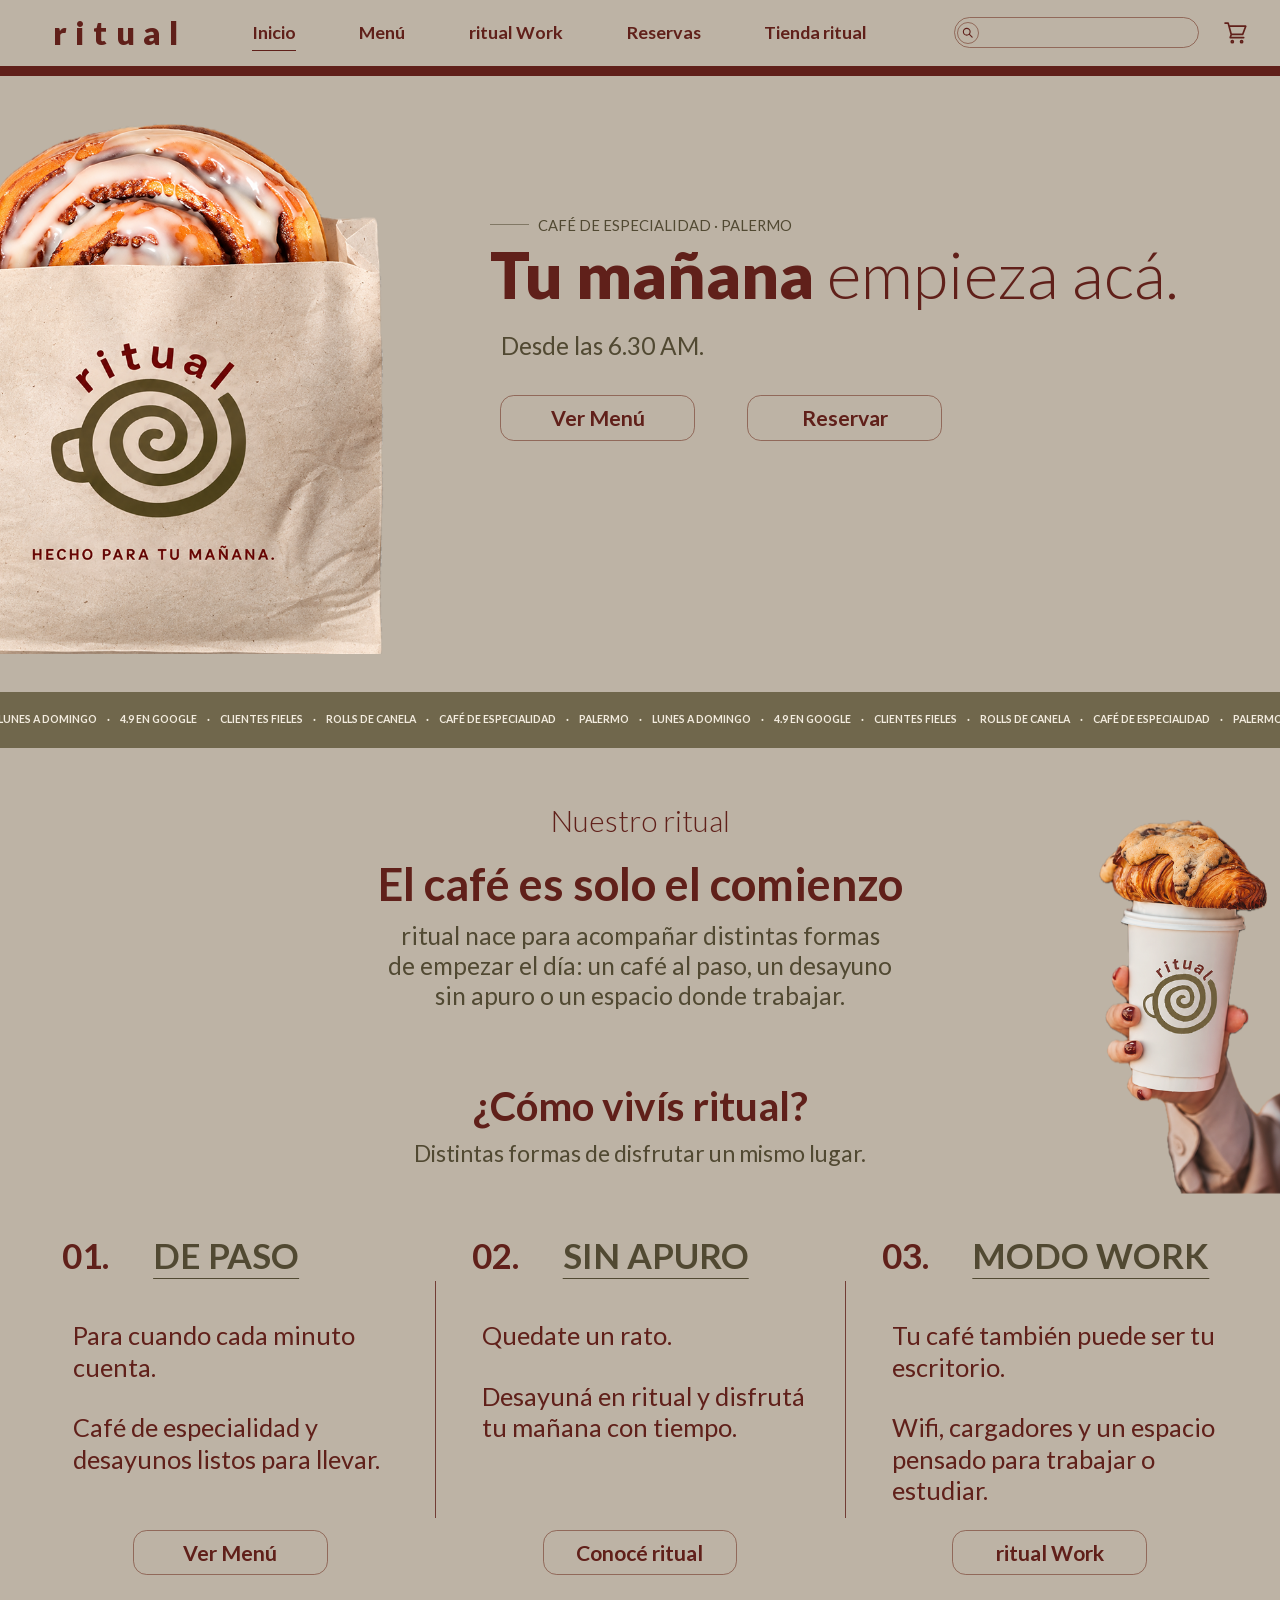
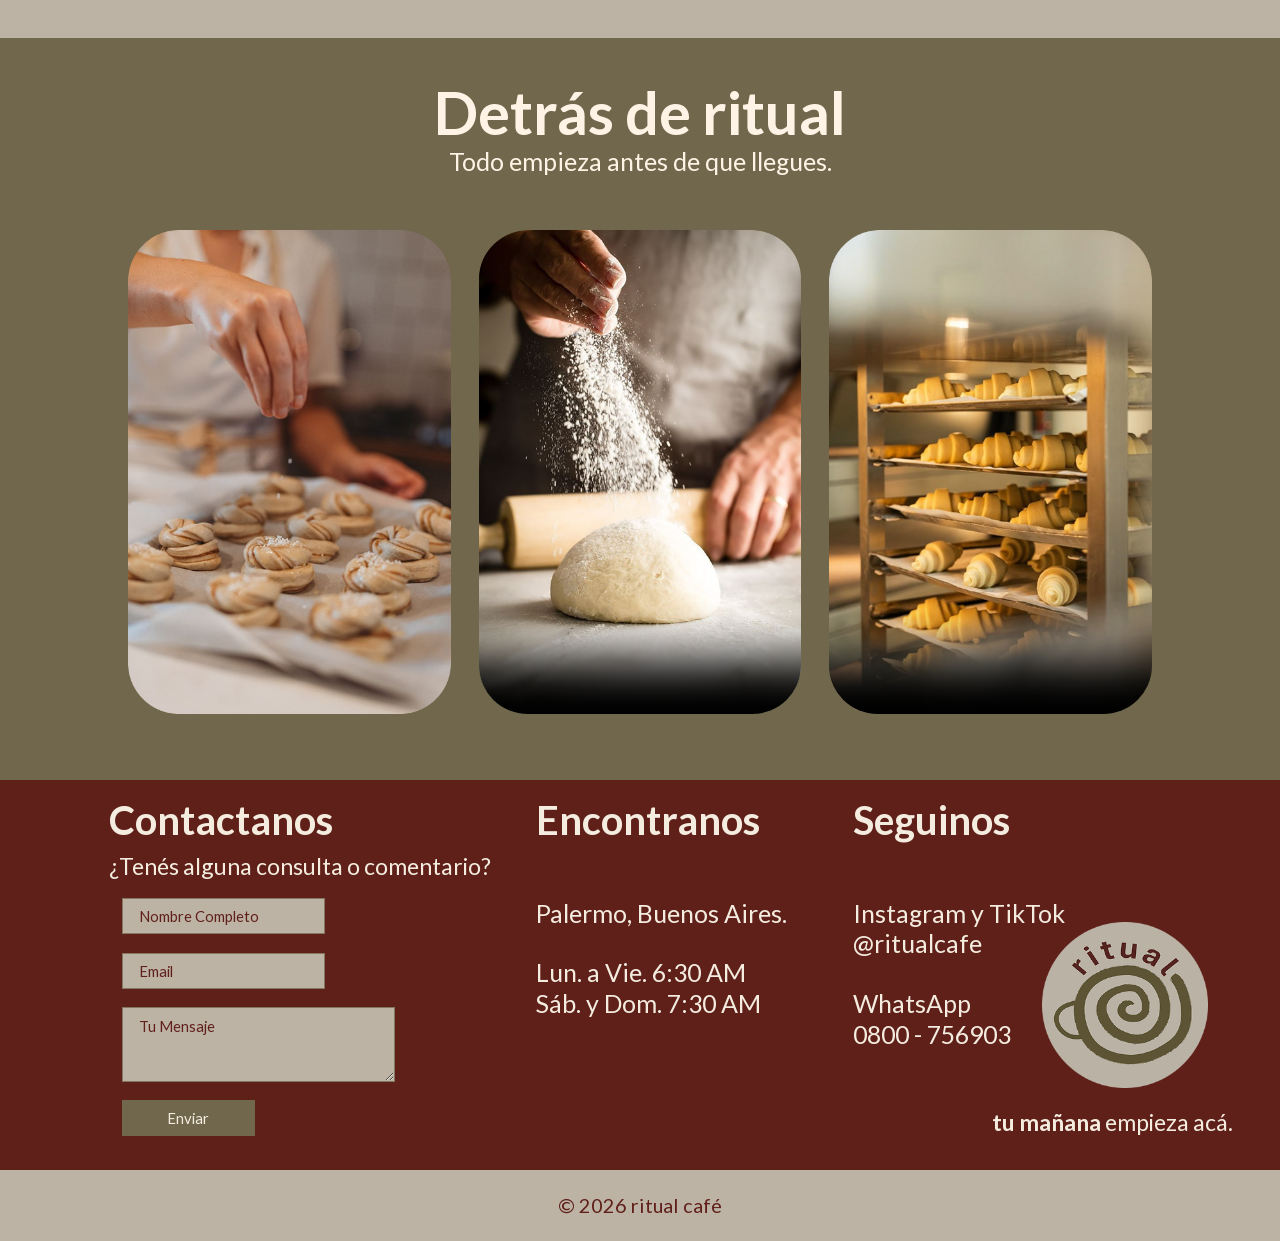
==== index.html @ 8d06f41e "Add files via upload" ====
<!doctype html>
<html lang="es-AR"><head><meta charset="utf-8"><meta name="viewport" content="width=device-width, initial-scale=1"><title>ritual café</title><link rel="icon" href="./img/logo.png"><link rel="stylesheet" href="./css/estilos.css"></head><body><div id="root"><link rel="preload" as="image" href="./img/portada.png.html"/><div class="site"><a class="skip" href="#contenido">Ir al contenido</a><header class="site-header"><a href="./index.html" class="wordmark" aria-label="ritual, Inicio">ritual</a><button class="icon-button menu-toggle" type="button" aria-controls="navigation header-search" aria-expanded="false" aria-label="Menú de navegación"><svg viewBox="0 0 24 24" fill="none" stroke="currentColor" stroke-width="1.65" stroke-linecap="round" stroke-linejoin="round" aria-hidden="true"><path d="M3 6h18M3 12h18M3 18h18"></path></svg></button><nav id="navigation" class="" aria-label="Navegación principal"><a href="./index.html" aria-current="page">Inicio</a><a href="./menu.html">Menú</a><a href="./ritual-work.html">ritual Work</a><a href="./reservas.html">Reservas</a><a href="./tienda.html">Tienda ritual</a></nav><form id="header-search" class="search" role="search"><button type="submit" aria-label="Buscar"><svg viewBox="0 0 24 24" fill="none" stroke="currentColor" stroke-width="1.65" stroke-linecap="round" stroke-linejoin="round" aria-hidden="true"><circle cx="10" cy="10" r="5"></circle><path d="m14 14 4 4"></path></svg></button><input type="search" aria-label="Buscar en ritual" aria-controls="search-results" placeholder="Revisá nuestro menú y tienda" value=""/><div id="search-results" class="search-results" hidden=""><p role="status">No encontramos resultados.</p></div></form><button type="button" class="icon-button cart-toggle" aria-label="Abrir carrito, 0 productos"><svg viewBox="0 0 24 24" fill="none" stroke="currentColor" stroke-width="1.65" stroke-linecap="round" stroke-linejoin="round" aria-hidden="true"><path d="M2 3h3l3 11h11l3-8H6m2 8-1 3h13"></path><circle cx="9" cy="21" r="1"></circle><circle cx="18" cy="21" r="1"></circle></svg></button></header><main id="contenido" tabindex="-1"><section class="hero hero-home"><div class="hero-copy"><p class="eyebrow">CAFÉ DE ESPECIALIDAD · PALERMO</p><h1><strong>Tu mañana</strong> empieza acá.</h1><p>Desde las 6.30 AM.</p><div class="actions"><a class="button" href="./menu.html">Ver Menú</a><a class="button" href="./reservas.html">Reservar</a></div></div><div class="hero-image"><img src="./img/portada.png" alt="Roll de canela en una bolsa de papel ritual" loading="eager" decoding="async"/></div></section><div class="strip ticker" aria-hidden="false" tabindex="0"><span>LUNES A DOMINGO　·　4.9 EN GOOGLE　·　CLIENTES FIELES　·　ROLLS DE CANELA　·　CAFÉ DE ESPECIALIDAD　·　PALERMO</span><span aria-hidden="true">　·　<!-- -->LUNES A DOMINGO　·　4.9 EN GOOGLE　·　CLIENTES FIELES　·　ROLLS DE CANELA　·　CAFÉ DE ESPECIALIDAD　·　PALERMO</span></div><section class="home-intro" id="nuestro-ritual"><div class="intro-copy"><p class="kicker">Nuestro ritual</p><h2>El café es solo el comienzo</h2><p>ritual nace para acompañar distintas formas de empezar el día: un café al paso, un desayuno sin apuro o un espacio donde trabajar.</p></div><div class="intro-image"><img src="./img/vaso.png" alt="Una mano sostiene un vaso de ritual con un croissant" loading="lazy" decoding="async"/></div><div class="center-heading"><h2>¿Cómo vivís ritual?</h2><p>Distintas formas de disfrutar un mismo lugar.</p></div><div class="columns"><article><h3><span>0<!-- -->1<!-- -->.</span> <span>DE PASO</span></h3><div class="column-copy"><p>Para cuando cada minuto cuenta.</p><p>Café de especialidad y desayunos listos para llevar.</p></div><a class="button" href="./menu.html">Ver Menú</a></article><article><h3><span>0<!-- -->2<!-- -->.</span> <span>SIN APURO</span></h3><div class="column-copy"><p>Quedate un rato.</p><p>Desayuná en ritual y disfrutá tu mañana con tiempo.</p></div><a class="button" href="./index.html#nuestro-ritual">Conocé ritual</a></article><article><h3><span>0<!-- -->3<!-- -->.</span> <span>MODO WORK</span></h3><div class="column-copy"><p>Tu café también puede ser tu escritorio.</p><p>Wifi, cargadores y un espacio pensado para trabajar o estudiar.</p></div><a class="button" href="./ritual-work.html">ritual Work</a></article></div></section><section class="behind olive" id="detras"><h2>Detrás de ritual</h2><p>Todo empieza antes de que llegues.</p><div class="gallery" tabindex="0" aria-label="Galería de elaboración de ritual"><img src="./img/panaderia.png" alt="Preparación de rolls de canela" loading="lazy" decoding="async"/><video controls="" muted="" playsInline="" loop="" preload="metadata" poster="./img/masa.png" aria-label="Harina sobre una masa artesanal"><source src="./video/ritual.mp4" type="video/mp4"/>Tu navegador no puede reproducir este video.</video><video controls="" muted="" playsInline="" loop="" preload="metadata" poster="./img/horno.png" aria-label="Bandejas de medialunas en el horno"><source src="./video/horno.mp4" type="video/mp4"/>Tu navegador no puede reproducir este video.</video></div></section></main><footer id="contacto"><div class="footer-main"><section><h2>Contactanos</h2><p>¿Tenés alguna consulta o comentario?</p><form class="contact"><input required="" aria-label="Nombre Completo" placeholder="Nombre Completo" autoComplete="name" maxLength="120" pattern=".*\S.*" name="nombre"/><input required="" aria-label="Email" placeholder="Email" autoComplete="email" type="email" maxLength="254" name="email"/><textarea required="" name="mensaje" aria-label="Tu Mensaje" placeholder="Tu Mensaje" maxLength="2000"></textarea><button type="submit">Enviar</button><div role="status"></div></form></section><section><h2>Encontranos</h2><p>Palermo, Buenos Aires.</p><p>Lun. a Vie. 6:30 AM<br/>Sáb. y Dom. 7:30 AM</p></section><section class="social"><h2>Seguinos</h2><p>Instagram y TikTok<br/>@ritualcafe</p><p>WhatsApp<br/>0800 - 756903</p><div class="footer-brand"><img src="./img/logo.png" alt="Sello circular de ritual" loading="lazy" decoding="async"/><p><strong>tu mañana</strong> empieza acá.</p></div></section></div><div class="copyright">© 2026 ritual café</div></footer><div class="sr-only" role="status"></div><dialog class="cart" aria-labelledby="cart-title"><div class="cart-header"><h2 id="cart-title">Tu carrito</h2><form method="dialog"><button class="icon-button" aria-label="Cerrar carrito">×</button></form></div><p>Tu carrito está vacío.</p><a class="button" href="./tienda.html#catalogo">Ver tienda</a><button type="button" class="button mobile-only continue-shopping">Continuar comprando</button></dialog></div></div><script src="./js/ritual.js"></script></body></html>
---- css/estilos.css ----
@font-face { font-family: Lato; font-style: normal; font-weight: 300; font-display: swap; src: url('../fonts/lato-300.woff2') format('woff2'); }
@font-face { font-family: Lato; font-style: normal; font-weight: 400; font-display: swap; src: url('../fonts/lato-400.woff2') format('woff2'); }
@font-face { font-family: Lato; font-style: normal; font-weight: 700; font-display: swap; src: url('../fonts/lato-700.woff2') format('woff2'); }
@font-face { font-family: Lato; font-style: normal; font-weight: 900; font-display: swap; src: url('../fonts/lato-900.woff2') format('woff2'); }

:root {
  font-family: Lato, 'Helvetica Neue', Arial, sans-serif;
  --sand: #bdb3a5;
  --wine: #60201a;
  --olive: #70674c;
  --olive-text: #514932;
  --cream: #f3ecdf;
  --white: #fffaf2;
  color: var(--wine);
  background: var(--sand);
  font-synthesis: none;
  --unit: min(1vw, 19.8px);
}
*, *::before, *::after { box-sizing: border-box; }
body { margin: 0; }
.site { max-width: 1980px; margin: 0 auto; }
h1, h2, h3, p, dl, dd { margin: 0; }
h1, h2, h3 { line-height: 1.12; }
p { line-height: 1.24; }
a { color: inherit; }
img { display: block; width: 100%; height: auto; }
button, input, select, textarea { font: inherit; color: inherit; }
button, select { cursor: pointer; }
:focus-visible { outline: 2px solid currentColor; outline-offset: 4px; }
:target { scroll-margin-top: 1.5rem; }
[hidden] { display: none !important; }
.sr-only, .skip:not(:focus) { position: absolute; width: 1px; height: 1px; overflow: hidden; clip-path: inset(50%); white-space: nowrap; }
.skip { position: absolute; z-index: 10; padding: .75rem; background: var(--cream); }
.button {
  display: inline-flex; justify-content: center; align-items: center; text-align: center; text-decoration: none;
  min-width: max(120px, calc(var(--unit) * 15.2)); min-height: max(36px, calc(var(--unit) * 3.58));
  padding: .3em 1em; border: 1px solid #773c2c9e; border-radius: .65em;
  background: transparent; color: var(--wine); font-weight: 700; font-size: clamp(.9rem, 1.65vw, 2rem);
}
.button:hover { background: var(--cream); }
.button.solid { background: var(--wine); color: var(--cream); }
.button.solid:hover { background: #773127; }
.button.filled { background: var(--sand); }
.button.filled:hover { background: var(--cream); }
.olive { background: var(--olive); }
.burgundy { background: var(--wine); }
.site-header {
  display: grid; grid-template-columns: 15% 57% 1fr auto; align-items: center; gap: calc(var(--unit) * 1.45);
  padding: 0 2.1% 0 4.15%; min-height: max(58px, calc(var(--unit) * 5.9));
  border-bottom: solid var(--wine) max(5px, calc(var(--unit) * .8)); position: relative; z-index: 3;
}
.wordmark { text-decoration: none; font-weight: 900; font-size: clamp(1.4rem, 2.55vw, 3.1rem); letter-spacing: .25em; }
.site-header nav { display: flex; align-items: center; justify-content: space-between; padding-right: 10%; gap: .5rem; }
.site-header nav a { white-space: nowrap; text-decoration: none; font-weight: 700; color: var(--wine); font-size: clamp(.82rem, 1.4vw, 1.75rem); padding: .35em 0; border-bottom: 1px solid transparent; }
.site-header nav a:hover, .site-header nav a[aria-current] { border-color: currentColor; }
.icon-button { display: inline-grid; place-items: center; width: max(36px, calc(var(--unit) * 2.35)); height: max(36px, calc(var(--unit) * 2.35)); padding: .35rem; background: none; border: 0; color: inherit; position: relative; }
.icon-button svg { width: 100%; height: 100%; }
.menu-toggle { display: none; }
.cart-toggle span { position: absolute; right: -5px; top: -2px; min-width: 1.25em; padding: .14em; border-radius: 1em; background: var(--wine); color: var(--white); font-size: .75rem; line-height: 1; }
.search { position: relative; display: flex; align-items: center; border: 1px solid #773c2c9e; border-radius: 5rem; height: max(31px, calc(var(--unit) * 2.45)); }
.search button { display: grid; place-items: center; margin: 2px; width: max(23px, calc(var(--unit) * 1.9)); aspect-ratio: 1; border: 1px solid #773c2c9e; border-radius: 50%; background: transparent; padding: 2px; }
.search svg { width: 100%; }
.search input { min-width: 0; width: 100%; background: transparent; border: 0; padding: .1em .55em; }
.search input:focus-visible { outline-offset: 0; border-radius: 1em; }
.search-results { position: absolute; z-index: 4; inset: calc(100% + .4rem) 0 auto auto; width: min(330px, 86vw); max-height: min(420px, 65vh); overflow-y: auto; background: var(--cream); border: 1px solid var(--wine); border-radius: 10px; }
.search-results > p { padding: .75rem 1rem; font-size: .85rem; }
.search-results ul { padding: 0; margin: 0; list-style: none; }
.search-results a { display: grid; gap: .2rem; padding: .6rem 1rem; border-top: 1px solid #70674c55; text-decoration: none; }
.search-results a:hover, .search-results a:focus { background: var(--sand); }
.search-results small { color: var(--olive-text); }
.hero { position: relative; height: calc(var(--unit) * 40.3); display: flex; align-items: flex-start; overflow: hidden; }
.hero h1 { font-size: calc(var(--unit) * 5.1); font-weight: 900; }
.hero-copy { position: relative; z-index: 1; }
.hero-copy > p:not(.eyebrow) { font-size: clamp(1rem, 1.9vw, 2.35rem); margin-top: .85em; max-width: 19em; }
.eyebrow { display: flex; align-items: center; gap: .65em; font-size: clamp(.7rem, 1.15vw, 1.45rem); color: var(--olive-text); margin-bottom: 1.05em; }
.eyebrow::before { content: ''; width: 2.6em; height: 1px; background: currentColor; opacity: .55; }
.hero-image { position: absolute; }
.hero-home { height: calc(var(--unit) * 48.15); }
.hero-home .hero-image { width: 33.7%; left: -2%; bottom: 6.2%; }
.hero-home .hero-copy { margin: 10.95% 0 0 38.3%; }
.hero-home h1 { font-weight: 300; white-space: nowrap; }
.hero-home .eyebrow { margin-bottom: .25em; }
.hero-home strong { font-weight: 900; }
.hero-home .hero-copy > p:not(.eyebrow) { margin-left: .45em; color: var(--olive-text); }
.actions { display: flex; gap: 1rem; flex-wrap: wrap; }
.hero-home .actions { margin: calc(var(--unit) * 2.6) 0 0 calc(var(--unit) * .8); gap: calc(var(--unit) * 4.1); }
.hero-menu h1 { font-size: calc(var(--unit) * 6.1); }
.hero-menu .hero-copy { margin: 10.3% 0 0 12.15%; }
.hero-menu .hero-image { height: 100%; width: 34%; left: 44.5%; bottom: 0; }
.hero-menu .hero-image img { height: 100%; object-fit: contain; object-position: bottom; }
.hero-work .hero-copy { margin: 12.2% 0 0 5.9%; }
.hero-work .hero-image { width: 34.4%; right: -1.1%; top: 0; }
.hero-reservations .hero-copy { margin: 10.15% 0 0 13.2%; width: 32%; }
.hero-reservations .hero-image { width: 43%; left: 49.3%; bottom: 0; }
.hero-store .hero-copy { margin: 11.7% 0 0 10.25%; width: 44%; }
.hero-store .hero-image { width: 46%; right: 0; top: 6%; }
.strip { height: max(13px, calc(var(--unit) * 2.18)); background: var(--olive); }
.ticker { min-height: max(34px, calc(var(--unit) * 4.4)); display: flex; align-items: center; justify-content: center; overflow: hidden; color: var(--cream); font-size: clamp(.64rem, .82vw, 1rem); font-weight: 700; white-space: nowrap; }
.ticker span { flex-shrink: 0; }
.center-heading { text-align: center; }
.center-heading h2 { font-size: clamp(1.6rem, 3.15vw, 3.9rem); }
.center-heading p { margin-top: .45em; font-size: clamp(.96rem, 1.8vw, 2.2rem); color: var(--olive-text); }
.home-intro { position: relative; padding: 4.3% 0 4.9%; }
.intro-copy { text-align: center; max-width: 55%; margin: 0 auto 5.65%; }
.kicker { font-weight: 300; font-size: clamp(1.2rem, 2.3vw, 2.85rem); }
.intro-copy h2 { font-size: clamp(1.8rem, 3.55vw, 4.4rem); margin: .42em 0 .24em; }
.intro-copy > p:last-child { margin: auto; max-width: 21em; color: var(--olive-text); font-size: clamp(1rem, 1.9vw, 2.35rem); }
.intro-image { position: absolute; top: 3.5%; right: 0; width: 17.5%; pointer-events: none; }
.columns { display: grid; grid-template-columns: repeat(3, 1fr); margin-top: 5.4%; padding: 0 2%; }
.columns article { display: flex; flex-direction: column; min-width: 0; padding: 0 9%; position: relative; }
.columns article + article::before { content: ''; position: absolute; top: 13%; left: 0; bottom: 17%; border-left: 1px solid var(--wine); opacity: .8; }
.columns h3 { display: flex; align-items: baseline; gap: 13%; white-space: nowrap; font-size: clamp(1.05rem, 2.75vw, 3.4rem); }
.columns h3 span:last-child { color: var(--olive-text); text-decoration: underline; text-underline-offset: .25em; text-decoration-thickness: 1px; }
.column-copy { padding: 1.75em 0 0 .4em; flex: 1; color: var(--wine); font-size: clamp(.95rem, 1.98vw, 2.45rem); }
.column-copy p + p { margin-top: 1.15em; }
.columns .button { align-self: center; margin-top: 1.1em; }
.behind { text-align: center; padding: 3.2% 10% 5.15%; }
.behind h2 { font-size: clamp(2rem, 4.65vw, 5.75rem); color: var(--cream); }
.behind > p { font-size: clamp(.96rem, 1.95vw, 2.4rem); color: var(--cream); }
.gallery { display: grid; grid-template-columns: repeat(3, 1fr); gap: 2.7%; margin-top: 5.2%; }
.gallery img, .gallery video { width: 100%; aspect-ratio: 2 / 3; object-fit: cover; border-radius: 15% / 10%; }
.menu-grid { display: grid; grid-template-columns: repeat(2,minmax(0,1fr)); gap: calc(var(--unit) * 5.25) calc(var(--unit) * 5); width: 76%; margin: 4.95% auto 5.35%; }
.menu-card { background: var(--cream); color: #2a251e; border-radius: calc(var(--unit) * 1.05); padding: 10%; }
.menu-card h2 { color: var(--wine); font-size: clamp(1.5rem, 3.2vw, 3.95rem); text-decoration: underline; text-underline-offset: .18em; text-decoration-thickness: 1px; margin-bottom: .95em; }
.menu-item { display: grid; grid-template-columns: minmax(0, 1fr) auto; column-gap: .5em; padding: .6em 0; font-size: clamp(.87rem, 1.4vw, 1.73rem); border-bottom: 1px solid #70674c55; }
.menu-item:last-child { border-bottom: 0; }
.menu-item dt { font-weight: 700; }
.menu-item .price { color: var(--olive-text); }
.menu-item .description { grid-column: 1 / -1; color: #554e42; }
.menu-card.combos { background: var(--olive); color: var(--cream); }
.combos h2, .combos .price, .combos .description { color: var(--cream); }
.combos .menu-item { border-color: #f3ecdf66; }
.rolls { grid-column: 1 / -1; margin: calc(var(--unit) * -2.5) 0; }
.rolls img { border-radius: calc(var(--unit) * 1.1); }
.work-benefits { padding: 1.75% 5.7% 8%; }
.work-benefits .center-heading h2, .work-benefits .center-heading p { color: var(--cream); }
.work-benefits .columns { margin-top: 3.6%; padding: 0; }
.work-benefits .columns h3, .work-benefits .columns h3 span:last-child, .work-benefits .column-copy { color: var(--cream); }
.work-benefits .columns article + article::before { top: 0; bottom: -10%; border-color: var(--cream); }
.work-benefits .columns h3 span:last-child { font-size: .8em; }
.work-benefits .column-copy { padding-left: 0; }
.work-story { display: grid; grid-template-columns: 1fr 31%; gap: 4%; margin: 0 9% 0 9.9%; align-items: center; }
.work-story > div { padding-left: 3.6%; border-left: 1px solid var(--wine); }
.work-story h2 { font-size: clamp(1.45rem, 2.7vw, 3.35rem); }
.work-story p:last-child { color: var(--olive-text); margin-top: 1.3em; max-width: 18em; font-size: clamp(1rem, 2.25vw, 2.8rem); }
.booking { display: grid; grid-template-columns: 39% 1fr; gap: 4.15%; align-items: center; padding: 5.75% 6% 3.1% 3%; color: var(--cream); }
.booking-title h2 { display: flex; align-items: baseline; gap: .6em; font-size: clamp(1.45rem, 3.25vw, 4rem); }
.booking-label { width: fit-content; text-decoration: underline; text-decoration-thickness: 1px; text-underline-offset: .42em; }
.booking-title p { margin: .95em 0 0 15%; text-align: center; font-size: clamp(.72rem, 1.2vw, 1.5rem); }
.booking > form { text-align: center; }
.booking-fields { display: grid; grid-template-columns: minmax(0,1fr) minmax(0,1fr); row-gap: calc(var(--unit) * 4.3); margin-bottom: calc(var(--unit) * 2.55); }
.field { text-align: left; display: grid; font-size: clamp(.85rem, 1.55vw, 1.9rem); min-width: 0; }
.field:nth-child(even) { text-align: right; }
.field > span { padding-bottom: .6em; border-bottom: 1px solid #f3ecdf99; font-weight: 700; }
.field input, .field select { background: transparent; border: 0; padding: .35em 0; width: 100%; min-height: 34px; font-size: .96em; text-align: inherit; color-scheme: dark; }
.field input::placeholder { color: inherit; opacity: 1; }
.field option { color: var(--wine); background: var(--cream); }
.demo-note { display: block; margin-top: .55em; font-size: max(.72rem, 1vw); }
.booking form [role=status]:not(:empty) { margin-top: .5em; }
.catalog { padding: 4.65% 0 2.8%; }
.catalog .center-heading p { color: var(--wine); }
.product-grid { display: grid; grid-template-columns: repeat(2, minmax(0, 1fr)); width: 65%; margin: 6.9% auto 0; gap: calc(var(--unit) * 3.4) calc(var(--unit) * 11); }
.product-image { border-radius: calc(var(--unit) * 1.1); background: var(--cream); aspect-ratio: 199/218; position: relative; overflow: hidden; }
.product-image img { position: absolute; top: 50%; left: 50%; transform: translate(-50%, -50%); width: auto; height: 62%; max-width: 64%; object-fit: contain; }
.product-grid article:nth-child(n+5) img { height: 84%; }
.product-grid article h3 { font-size: clamp(.9rem, 1.48vw, 1.85rem); margin-top: 1em; }
.product-grid article p { margin: .4em 0 .3em; color: var(--olive-text); font-size: clamp(.95rem, 1.53vw, 1.9rem); }
footer { background: var(--wine); color: var(--cream); }
.footer-main { display: grid; grid-template-columns: 38% 28.2% 1fr; padding: 1.4% 3.7% 2.6% 8.55%; }
.footer-main h2 { font-size: clamp(1.45rem, 3.1vw, 3.85rem); }
.footer-main p { font-size: clamp(.94rem, 1.95vw, 2.42rem); margin-top: 1.15em; }
.footer-main section:first-child > p { margin: .4em 0 .75em; font-size: clamp(.9rem, 1.8vw, 2.25rem); }
.footer-main section:not(:first-child) > p:first-of-type { margin-top: 2.2em; }
.contact { display: grid; justify-items: start; padding-left: 3%; gap: calc(var(--unit) * 1.45); font-size: clamp(.8rem, 1.16vw, 1.45rem); }
.contact input, .contact textarea { background: var(--sand); color: var(--wine); border: 1px solid #837760; border-radius: 0; padding: .55em 1.05em; width: 49%; min-width: 150px; }
.contact textarea { width: 66%; min-height: 5em; resize: vertical; }
.contact :is(input, textarea)::placeholder { color: var(--wine); opacity: 1; }
.contact button { background: var(--olive); color: var(--cream); border: 1px solid transparent; padding: .55em; width: 32%; min-width: 90px; }
.contact button:hover { border-color: var(--cream); }
.contact small, .contact [role=status] { font-size: .9em; }
.contact [role=status]:empty { display: none; }
.social { position: relative; }
.footer-brand { display: grid; justify-items: end; position: absolute; bottom: 0; right: 0; }
.footer-brand img { width: calc(var(--unit) * 13); margin-right: calc(var(--unit) * 1.9); }
.footer-brand p { font-size: clamp(.85rem, 1.8vw, 2.2rem); margin-top: .85em; }
.copyright { background: var(--sand); color: var(--wine); padding: 1.8% 1rem; text-align: center; font-size: clamp(.85rem, 1.55vw, 1.92rem); }
dialog { border: 1px solid var(--wine); border-radius: 14px; padding: clamp(1rem, 3vw, 2rem); background: var(--cream); color: var(--wine); max-width: min(94vw, 530px); max-height: 90dvh; }
dialog::backdrop { background: #29140ca0; }
dialog > p { margin: 1rem 0; }
dialog .button { font-size: .95rem; min-width: 0; min-height: 42px; }
.summary { display: grid; gap: .5rem; margin-top: 1rem; }
.summary div { display: flex; gap: 1rem; justify-content: space-between; }
.summary dt { font-weight: 700; }
.summary dd { text-align: right; overflow-wrap: anywhere; }
.cart { margin: 0 0 0 auto; border-radius: 14px 0 0 14px; width: min(94vw, 470px); max-height: 100dvh; height: 100dvh; }
.cart-header { display: flex; justify-content: space-between; align-items: center; gap: .5rem; }
.cart-header button { font-size: 1.75rem; }
.cart-list { padding: 0; list-style: none; }
.cart-list li { display: grid; grid-template-columns: 52px 1fr auto; align-items: center; gap: .6rem; padding: .9rem 0; border-bottom: 1px solid #70674c55; }
.cart-list h3 { font-size: .95rem; }
.cart-list p { font-size: .85rem; }
.cart-image img { max-height: 65px; object-fit: contain; }
.quantity { display: flex; flex-wrap: wrap; gap: .35rem; align-items: center; margin-top: .4rem; }
.quantity button { min-width: 30px; min-height: 30px; background: transparent; border: 1px solid #773c2c9e; border-radius: 5px; }
.quantity .remove { border: 0; text-decoration: underline; font-size: .8rem; }
.cart-total { display: flex; justify-content: space-between; }
.missing { padding: 8%; }
.missing .button { margin-top: 1em; }

@media (min-width: 901px) {
  .booking-title h2 { font-size: clamp(1.45rem, 3.18vw, 3.94rem); white-space: nowrap; }
  .booking.olive .field:last-child { margin-top: calc(var(--unit) * -2.2); }
  .site-header nav a[aria-current], .site-header nav a:hover { border-color: var(--wine); }
  .behind h2, .behind > p, .work-benefits .center-heading h2, .work-benefits .columns h3, .work-benefits .columns h3 span:last-child { color: #fff3e5; }
}
@media (max-width: 900px) {
  .site-header { grid-template-columns: auto 1fr auto auto; padding: .45rem 4%; gap: .7rem; }
  .menu-toggle { display: grid; grid-column: 3; grid-row: 1; }
  .site-header nav { display: none; position: absolute; top: 100%; inset-inline: 0; padding: .7rem 4%; background: var(--sand); border-bottom: 2px solid var(--wine); }
  .site-header nav.visible { display: flex; flex-wrap: wrap; }
  .site-header .search { grid-column: 2; grid-row: 1; justify-self: end; width: min(100%, 210px); }
  .cart-toggle { grid-column: 4; grid-row: 1; }
  .footer-main { padding: 4% 5%; grid-template-columns: 38% 30% 1fr; }
  .footer-brand { position: static; margin-top: .5rem; }
  .footer-main section:not(:first-child) > p:first-of-type { margin-top: 1em; }
  .hero-copy > p:not(.eyebrow) { margin-top: .55em; }
  .booking { padding: 5% 4%; }
  .booking-fields { row-gap: 1.35rem; }
  .ticker { justify-content: flex-start; white-space: normal; padding: .45rem .75rem; text-align: center; }
  .ticker span { flex: 1; }
  .ticker span + span { display: none; }
}
@media (max-width: 620px) {
  .hero { height: auto; min-height: 0; flex-direction: column; padding-top: 2rem; }
  .hero .hero-copy { margin: 0; padding: 0 6%; width: 100%; }
  .hero h1 { font-size: clamp(2.3rem, 9.4vw, 3.45rem); }
  .hero .hero-image { position: relative; inset: auto; height: auto; margin-top: 1.35rem; width: 64%; align-self: flex-end; }
  .hero-home h1 { white-space: normal; }
  .hero-home .actions { margin: 1.15rem 0 0; gap: .65rem; }
  .hero-home .hero-image { align-self: flex-start; margin-left: -2%; width: 50%; margin-bottom: 1rem; }
  .hero-menu .hero-image { width: 58%; margin-right: 5%; }
  .hero-reservations .hero-image { align-self: center; width: 75%; margin-bottom: -6%; }
  .hero-work .hero-image { width: 55%; }
  .hero-store .hero-image { width: 65%; margin-bottom: .75rem; }
  .desktop-break { display: none; }
  .home-intro { padding: 2.15rem 6%; }
  .intro-copy { max-width: 100%; margin-bottom: 1.5rem; }
  .intro-image { position: relative; width: 37%; margin: 0 -6% 1.45rem auto; }
  .columns { grid-template-columns: 1fr; padding: 0; margin-top: 1.35rem; }
  .columns article { padding: 1rem 0; border-bottom: 1px solid #60201a66; }
  .columns article + article::before { display: none; }
  .columns article:last-child { border-bottom: none; }
  .columns h3 { font-size: 1.2rem; gap: 1rem; }
  .column-copy { padding: .75rem 0 0; }
  .columns .button { align-self: flex-start; }
  .behind { padding: 2rem 5%; }
  .gallery { gap: 2%; margin-top: 1rem; }
  .menu-grid { width: 88%; grid-template-columns: 1fr; gap: 1rem; margin: 1.5rem auto; }
  .menu-card { padding: 7%; border-radius: 12px; }
  .rolls { margin: 0; }
  .work-benefits { padding: 2rem 6%; }
  .work-benefits .columns article { border-color: #f3ecdf66; }
  .work-story { display: flex; flex-direction: column; align-items: stretch; gap: 1.35rem; margin: 0; padding: 2rem 6%; }
  .work-story img { max-width: 60%; align-self: flex-end; }
  .booking { grid-template-columns: 1fr; padding: 1.75rem 6%; gap: 1.5rem; }
  .booking-title p { text-align: left; }
  .booking-fields { margin-bottom: 1.2rem; column-gap: .8rem; }
  .field:nth-child(even) { text-align: left; }
  .catalog { padding: 2rem 6%; }
  .product-grid { width: min(100%, 360px); grid-template-columns: 1fr; gap: 1.65rem; margin-top: 1.65rem; }
  .product-image { border-radius: 12px; }
  .footer-main { grid-template-columns: 1fr 1fr; gap: 1.5rem 1rem; padding: 1.6rem 6%; }
  .footer-main section:first-child { grid-column: 1 / -1; }
  .footer-brand img { width: 75px; margin: 0; }
  .footer-brand { justify-items: start; }
  .footer-main p { font-size: .9rem; }
  .contact { padding: 0; gap: .65rem; }
  .contact input, .contact textarea { width: 100%; }
  .copyright { padding: .8rem; }
}

/* Mobile navigation keeps the desktop header's existing layout. */
.mobile-only { display: none; }
@media (max-width: 900px) {
  .site-header { grid-template-columns: minmax(0, 1fr) 44px 44px; gap: 8px; padding: 10px 5%; }
  .site-header .wordmark { font-size: 27px; justify-self: start; }
  .site-header .cart-toggle { grid-column: 2; grid-row: 1; width: 44px; height: 44px; padding: 10px; }
  .site-header .menu-toggle { grid-column: 3; grid-row: 1; width: 44px; height: 44px; padding: 10px; }
  .site-header nav { position: static; grid-column: 1 / -1; grid-row: 2; padding: 8px 0 0; border: 0; }
  .site-header nav.visible { display: flex; flex-direction: column; align-items: stretch; gap: 0; }
  .site-header nav a { display: flex; align-items: center; min-height: 48px; font-size: 17px; padding: 10px 4px; border-bottom: 1px solid #60201a33; }
  .site-header nav a[aria-current] { font-weight: 900; border-bottom-color: var(--wine); }
  .site-header .search { display: none; grid-column: 1 / -1; grid-row: 3; justify-self: stretch; width: 100%; height: 46px; margin: 8px 0 6px; }
  .site-header.mobile-open .search { display: flex; }
  .site-header .search button { width: 38px; height: 38px; flex-shrink: 0; border: 0; padding: 6px; }
  .site-header .search input { font-size: 16px; height: 42px; }
  .search-results { width: 100%; max-height: 45dvh; }
  .search-results a { min-height: 54px; }
  .cart-toggle span { top: 0; right: 0; min-width: 19px; min-height: 19px; padding: 3px; }
}
@media (max-width: 767px) {
  .mobile-only { display: block; }
  .button { min-height: 46px; font-size: 16px; padding: 11px 20px; border-radius: 10px; }
  .hero { height: auto; min-height: 0; padding: 28px 0 0; display: flex; flex-direction: column; }
  .hero .hero-copy { margin: 0; padding: 0 6%; width: 100%; }
  .hero h1 { font-size: clamp(34px, 9vw, 44px); line-height: 1.08; }
  .hero .eyebrow { font-size: 11px; line-height: 1.5; margin-bottom: 12px; gap: 8px; }
  .hero-copy > p:not(.eyebrow) { font-size: 17px; line-height: 1.45; margin-top: 14px; max-width: 28em; }
  .hero .hero-image { position: relative; inset: auto; margin: 22px auto 0; width: 70%; max-width: 280px; height: auto; align-self: center; }
  .hero-image img { width: 100%; height: auto; object-fit: contain; }
  .hero-home h1 { white-space: normal; max-width: 10em; }
  .hero-home .hero-copy > p:not(.eyebrow) { margin-left: 0; }
  .hero-home .actions { display: grid; grid-template-columns: 1fr 1fr; gap: 12px; margin: 20px 0 0; }
  .hero-home .hero-image { width: 65%; max-width: 230px; margin: 22px auto 20px 0; align-self: flex-start; }
  .hero-menu .hero-image { width: 62%; max-width: 245px; }
  .hero-work { padding-top: 0; }
  .hero-work .hero-image { order: -1; width: 70%; max-width: 280px; margin: 0 0 0 auto; align-self: flex-end; }
  .hero-work .hero-copy { padding-top: 28px; padding-bottom: 30px; }
  .hero-reservations .hero-image { width: 88%; max-width: 330px; margin-bottom: 0; }
  .hero-store .hero-image { width: 86%; max-width: 330px; margin: 22px 0 16px auto; }
  .desktop-break { display: none; }
  .ticker { display: block; overflow-x: auto; overflow-y: hidden; white-space: nowrap; text-align: left; height: auto; min-height: 42px; padding: 14px 18px; font-size: 11px; line-height: 1.3; scrollbar-width: thin; overscroll-behavior-x: contain; }
  .ticker span { white-space: nowrap; }
  .ticker span + span { display: none; }
  .home-intro { padding: 36px 6% 30px; }
  .intro-copy { max-width: 100%; margin-bottom: 0; }
  .kicker { font-size: 20px; }
  .intro-copy h2, .center-heading h2 { font-size: 29px; line-height: 1.12; }
  .intro-copy h2 { margin-top: 12px; }
  .intro-copy > p:last-child { max-width: 28em; font-size: 16px; line-height: 1.5; margin-top: 16px; }
  .intro-image { position: relative; inset: auto; width: 40%; max-width: 145px; margin: 22px -6vw 30px auto; }
  .center-heading p { font-size: 16px; line-height: 1.4; margin-top: 12px; }
  .columns { grid-template-columns: 1fr; padding: 0; margin-top: 22px; gap: 0; }
  .columns article { padding: 24px 0; border-bottom: 1px solid #60201a66; }
  .columns article + article::before { display: none; }
  .columns article:last-child { border-bottom: 0; padding-bottom: 0; }
  .columns h3 { font-size: 21px; gap: 18px; white-space: normal; }
  .column-copy { padding: 20px 0 0; font-size: 16px; }
  .column-copy p { line-height: 1.45; }
  .column-copy p + p { margin-top: 12px; }
  .columns .button { align-self: flex-start; margin-top: 20px; }
  .behind { padding: 32px 6%; }
  .behind h2 { font-size: 33px; }
  .behind > p { margin-top: 8px; font-size: 16px; line-height: 1.4; }
  .gallery { display: flex; overflow-x: auto; scroll-snap-type: x mandatory; gap: 16px; margin-top: 24px; padding: 0 0 12px; scrollbar-width: thin; overscroll-behavior-x: contain; }
  .gallery > img, .gallery > video { flex: 0 0 82%; width: 82%; min-width: 0; height: auto; aspect-ratio: 2 / 3; object-fit: cover; border-radius: 24px; scroll-snap-align: start; }
  .menu-grid { width: 88%; grid-template-columns: minmax(0, 1fr); gap: 20px; margin: 28px auto 36px; }
  .menu-card { padding: 24px 20px; border-radius: 14px; }
  .menu-card h2 { font-size: 28px; margin-bottom: 20px; }
  .menu-item { grid-template-columns: minmax(0, 1fr) auto; font-size: 15px; padding: 13px 0; column-gap: 14px; line-height: 1.4; }
  .menu-item dt { overflow-wrap: anywhere; }
  .menu-item .price { white-space: nowrap; font-variant-numeric: tabular-nums; }
  .menu-item .description { margin-top: 3px; }
  .rolls { margin: 0; }
  .rolls img { border-radius: 14px; }
  .work-benefits { padding: 32px 6%; }
  .work-benefits .columns { margin-top: 20px; }
  .work-benefits .columns article { border-color: #f3ecdf66; }
  .work-benefits .columns h3 span:last-child { font-size: 1em; }
  .work-story { display: flex; flex-direction: column; align-items: stretch; gap: 24px; margin: 0; padding: 32px 6%; }
  .work-story > div { padding-left: 16px; }
  .work-story h2 { font-size: 27px; line-height: 1.15; margin-top: 8px; }
  .work-story p:last-child { font-size: 16px; line-height: 1.5; max-width: none; margin-top: 18px; }
  .work-story img { width: 100%; max-width: 340px; align-self: center; }
  .booking { grid-template-columns: minmax(0, 1fr); padding: 32px 6%; gap: 28px; }
  .booking-title h2 { font-size: clamp(23px, 6.6vw, 29px); line-height: 1.16; white-space: normal; }
  .booking-title p { margin: 14px 0 0; text-align: left; font-size: 12px; }
  .booking-fields { grid-template-columns: minmax(0, 1fr); row-gap: 22px; margin-bottom: 24px; }
  .field, .field:nth-child(even) { text-align: left; font-size: 14px; }
  .field input, .field select { font-size: 16px; min-height: 48px; padding: 12px 0; }
  .field input[type=date] { min-width: 0; max-width: 100%; }
  .booking form > .button { width: 100%; }
  .booking .demo-note { margin-top: 12px; font-size: 12px; }
  .catalog { padding: 32px 6% 36px; }
  .product-grid { width: min(100%, 360px); grid-template-columns: minmax(0, 1fr); gap: 32px; margin-top: 28px; }
  .product-image { border-radius: 16px; }
  .product-grid article h3 { font-size: 16px; line-height: 1.4; margin-top: 15px; }
  .product-grid article p { font-size: 17px; margin: 8px 0 14px; }
  .product-grid .button { width: 100%; }
  .footer-main { grid-template-columns: repeat(2, minmax(0, 1fr)); gap: 30px 16px; padding: 32px 6%; }
  .footer-main section:first-child { grid-column: 1 / -1; }
  .footer-main section:not(:first-child) h2 { font-size: clamp(20px, 5.4vw, 24px); }
  .footer-main h2 { font-size: 27px; }
  .footer-main p, .footer-main section:first-child > p { font-size: 16px; line-height: 1.45; }
  .footer-main section:not(:first-child) > p:first-of-type { margin-top: 16px; }
  .contact { gap: 12px; padding: 0; }
  .contact input, .contact textarea { width: 100%; min-width: 0; font-size: 16px; padding: 13px; min-height: 48px; }
  .contact textarea { min-height: 120px; }
  .contact button { width: 100%; min-height: 46px; font-size: 16px; }
  .contact small, .contact [role=status] { font-size: 13px; line-height: 1.4; }
  .footer-brand { position: static; justify-items: start; margin-top: 24px; }
  .footer-brand img { width: 100px; margin: 0; }
  .footer-brand p { margin-top: 12px; }
  .copyright { padding: 18px 6%; font-size: 14px; }
  dialog { width: calc(100% - 24px); max-width: 470px; max-height: calc(100dvh - 32px); padding: 22px 18px; overflow-y: auto; }
  dialog .actions { flex-direction: column; }
  dialog .button { min-height: 46px; }
  .cart { width: 100%; max-width: 100%; height: 100dvh; max-height: 100dvh; border-radius: 0; padding: 20px 18px max(20px, env(safe-area-inset-bottom)); overflow-x: hidden; }
  .cart-header .icon-button { width: 44px; height: 44px; }
  .cart-list li { grid-template-columns: 50px minmax(0, 1fr); gap: 10px; padding: 18px 0; }
  .cart-list li > strong { grid-column: 2; justify-self: end; }
  .cart-list h3 { font-size: 16px; }
  .cart-list p { font-size: 14px; margin-top: 6px; }
  .quantity { gap: 8px; margin-top: 12px; }
  .quantity button { min-width: 44px; min-height: 44px; }
  .quantity .remove { font-size: 14px; }
  .cart > .button { width: 100%; }
  .cart .continue-shopping { margin-top: 12px; }
}

@media (min-width: 901px) { .search input::placeholder { color: transparent; } }
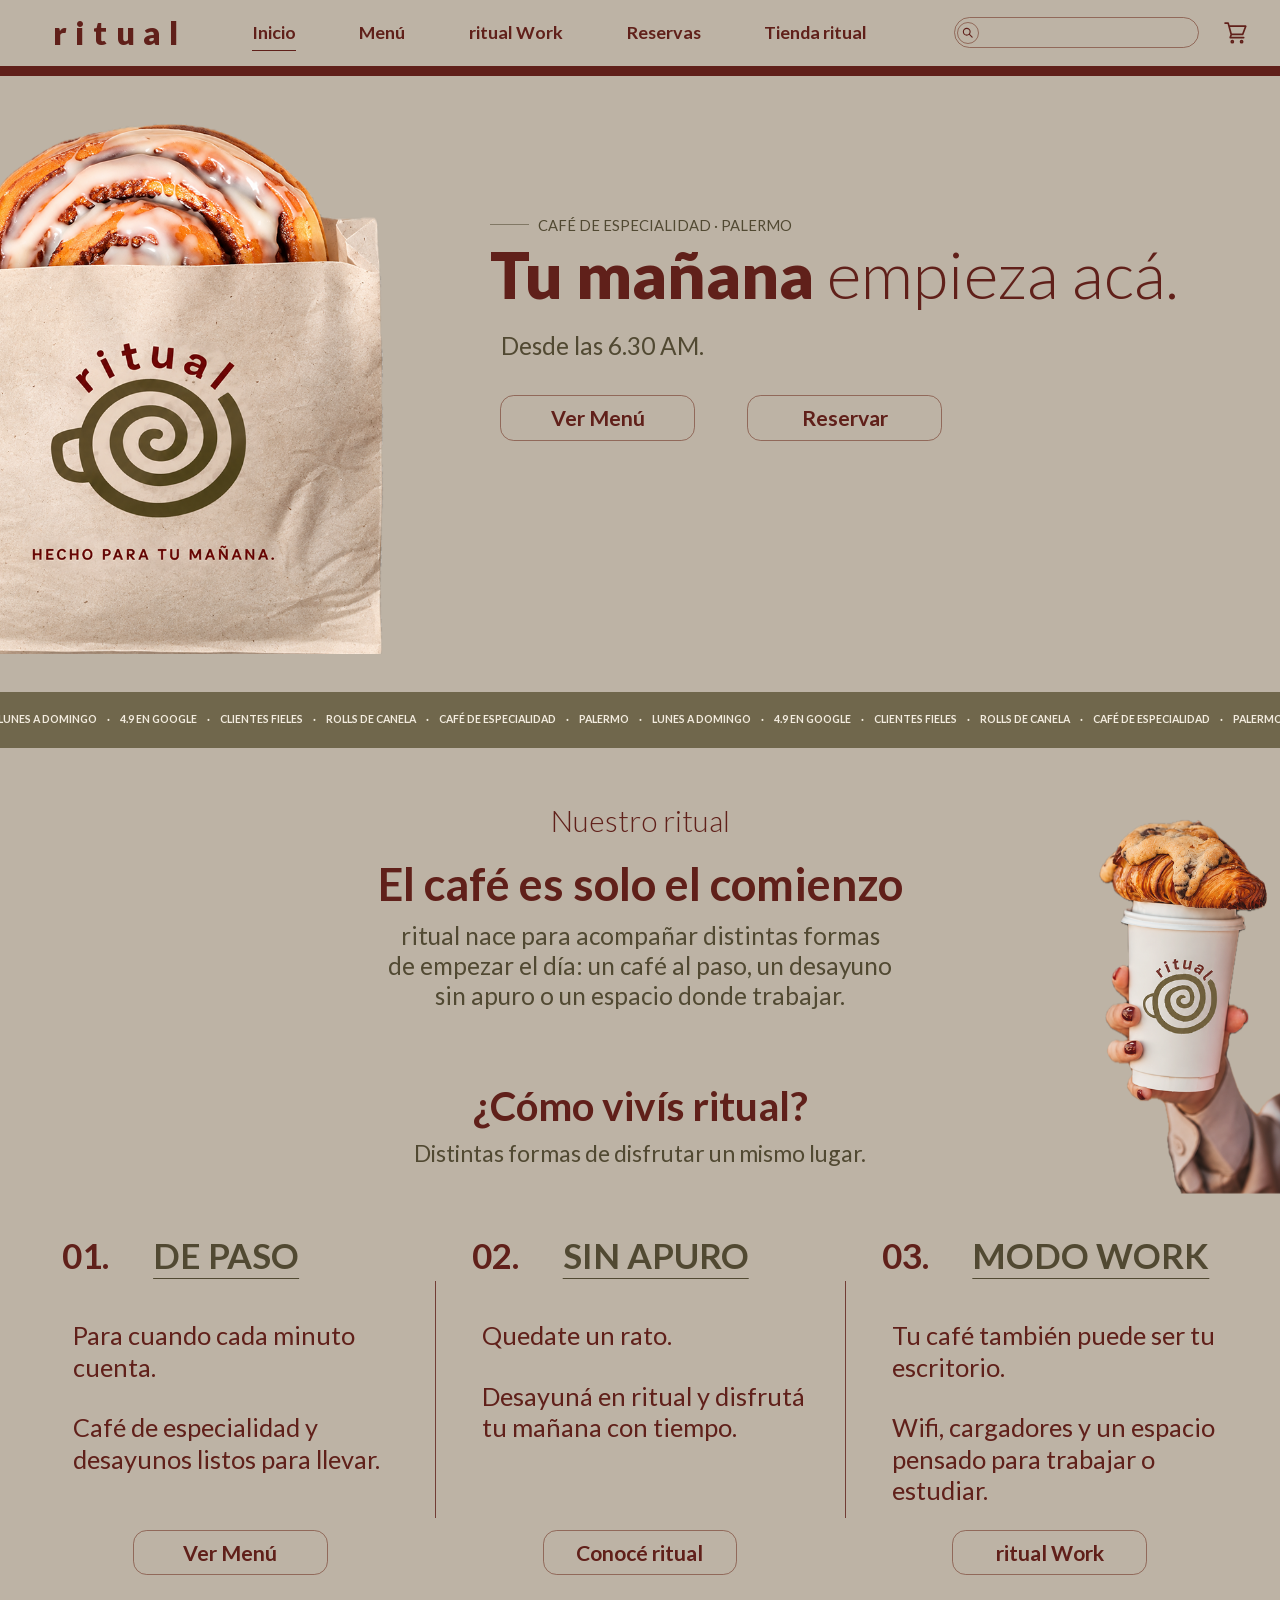
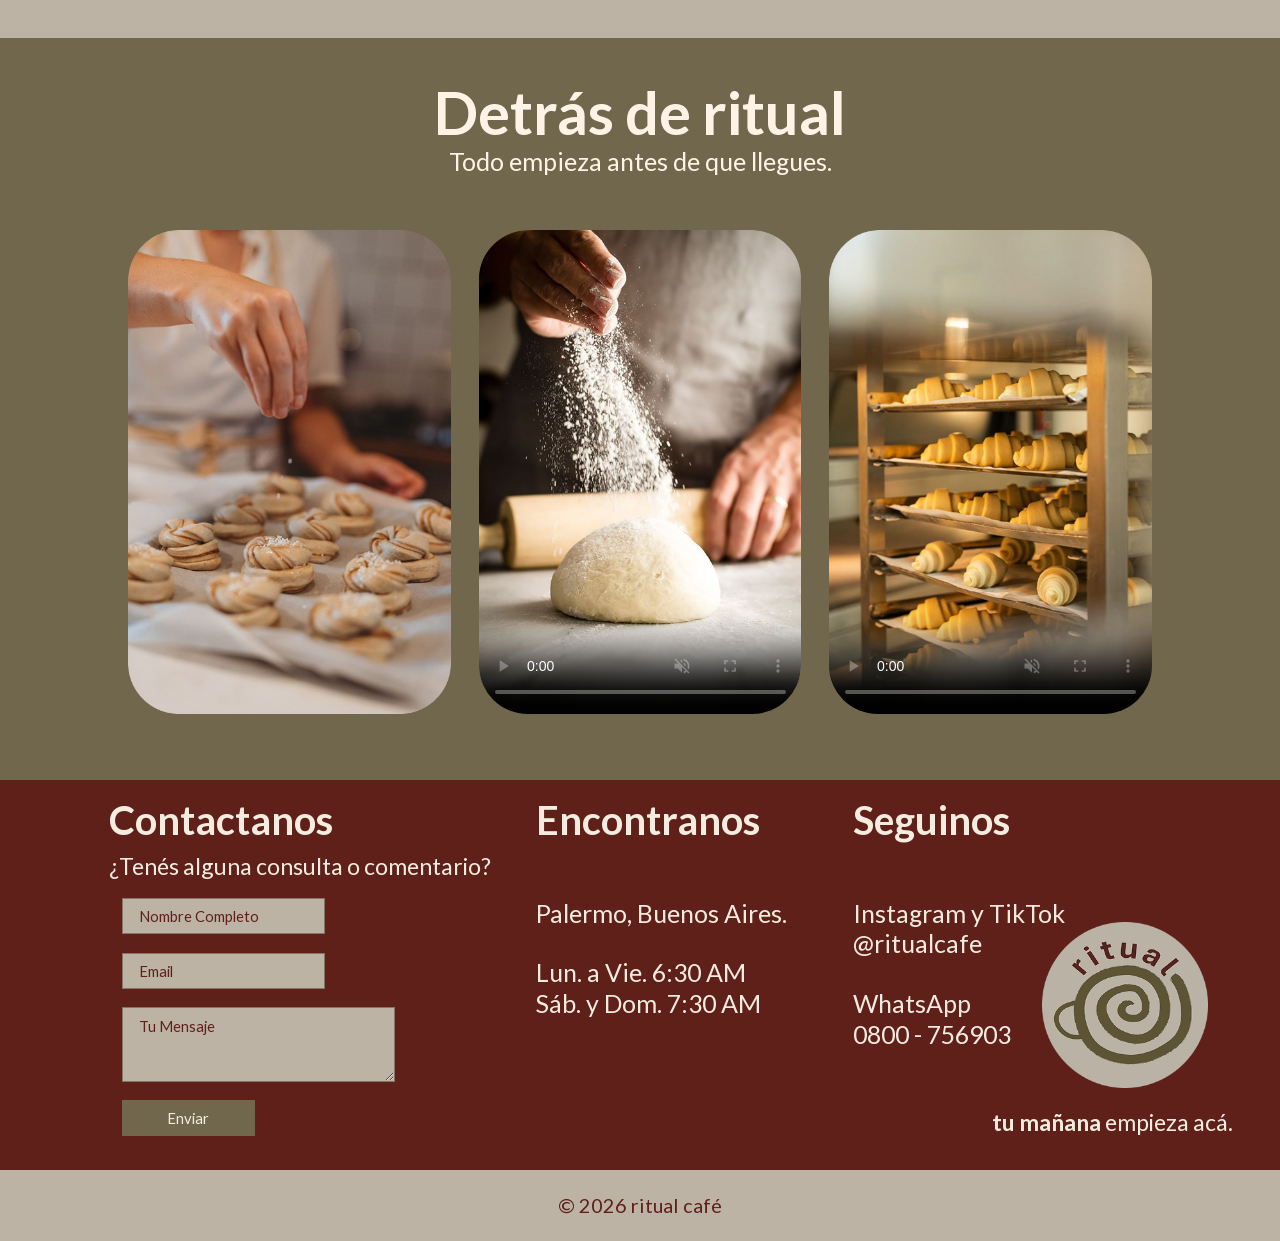
==== commit ca08b83e: "Actualizar Ritual: versión final aprobada del 18/11/2026" ====
--- a/index.html
+++ b/index.html
@@ -1,2 +1,2 @@
 <!doctype html>
-<html lang="es-AR"><head><meta charset="utf-8"><meta name="viewport" content="width=device-width, initial-scale=1"><title>ritual café</title><link rel="icon" href="./img/logo.png"><link rel="stylesheet" href="./css/estilos.css"></head><body><div id="root"><link rel="preload" as="image" href="./img/portada.png.html"/><div class="site"><a class="skip" href="#contenido">Ir al contenido</a><header class="site-header"><a href="./index.html" class="wordmark" aria-label="ritual, Inicio">ritual</a><button class="icon-button menu-toggle" type="button" aria-controls="navigation header-search" aria-expanded="false" aria-label="Menú de navegación"><svg viewBox="0 0 24 24" fill="none" stroke="currentColor" stroke-width="1.65" stroke-linecap="round" stroke-linejoin="round" aria-hidden="true"><path d="M3 6h18M3 12h18M3 18h18"></path></svg></button><nav id="navigation" class="" aria-label="Navegación principal"><a href="./index.html" aria-current="page">Inicio</a><a href="./menu.html">Menú</a><a href="./ritual-work.html">ritual Work</a><a href="./reservas.html">Reservas</a><a href="./tienda.html">Tienda ritual</a></nav><form id="header-search" class="search" role="search"><button type="submit" aria-label="Buscar"><svg viewBox="0 0 24 24" fill="none" stroke="currentColor" stroke-width="1.65" stroke-linecap="round" stroke-linejoin="round" aria-hidden="true"><circle cx="10" cy="10" r="5"></circle><path d="m14 14 4 4"></path></svg></button><input type="search" aria-label="Buscar en ritual" aria-controls="search-results" placeholder="Revisá nuestro menú y tienda" value=""/><div id="search-results" class="search-results" hidden=""><p role="status">No encontramos resultados.</p></div></form><button type="button" class="icon-button cart-toggle" aria-label="Abrir carrito, 0 productos"><svg viewBox="0 0 24 24" fill="none" stroke="currentColor" stroke-width="1.65" stroke-linecap="round" stroke-linejoin="round" aria-hidden="true"><path d="M2 3h3l3 11h11l3-8H6m2 8-1 3h13"></path><circle cx="9" cy="21" r="1"></circle><circle cx="18" cy="21" r="1"></circle></svg></button></header><main id="contenido" tabindex="-1"><section class="hero hero-home"><div class="hero-copy"><p class="eyebrow">CAFÉ DE ESPECIALIDAD · PALERMO</p><h1><strong>Tu mañana</strong> empieza acá.</h1><p>Desde las 6.30 AM.</p><div class="actions"><a class="button" href="./menu.html">Ver Menú</a><a class="button" href="./reservas.html">Reservar</a></div></div><div class="hero-image"><img src="./img/portada.png" alt="Roll de canela en una bolsa de papel ritual" loading="eager" decoding="async"/></div></section><div class="strip ticker" aria-hidden="false" tabindex="0"><span>LUNES A DOMINGO　·　4.9 EN GOOGLE　·　CLIENTES FIELES　·　ROLLS DE CANELA　·　CAFÉ DE ESPECIALIDAD　·　PALERMO</span><span aria-hidden="true">　·　<!-- -->LUNES A DOMINGO　·　4.9 EN GOOGLE　·　CLIENTES FIELES　·　ROLLS DE CANELA　·　CAFÉ DE ESPECIALIDAD　·　PALERMO</span></div><section class="home-intro" id="nuestro-ritual"><div class="intro-copy"><p class="kicker">Nuestro ritual</p><h2>El café es solo el comienzo</h2><p>ritual nace para acompañar distintas formas de empezar el día: un café al paso, un desayuno sin apuro o un espacio donde trabajar.</p></div><div class="intro-image"><img src="./img/vaso.png" alt="Una mano sostiene un vaso de ritual con un croissant" loading="lazy" decoding="async"/></div><div class="center-heading"><h2>¿Cómo vivís ritual?</h2><p>Distintas formas de disfrutar un mismo lugar.</p></div><div class="columns"><article><h3><span>0<!-- -->1<!-- -->.</span> <span>DE PASO</span></h3><div class="column-copy"><p>Para cuando cada minuto cuenta.</p><p>Café de especialidad y desayunos listos para llevar.</p></div><a class="button" href="./menu.html">Ver Menú</a></article><article><h3><span>0<!-- -->2<!-- -->.</span> <span>SIN APURO</span></h3><div class="column-copy"><p>Quedate un rato.</p><p>Desayuná en ritual y disfrutá tu mañana con tiempo.</p></div><a class="button" href="./index.html#nuestro-ritual">Conocé ritual</a></article><article><h3><span>0<!-- -->3<!-- -->.</span> <span>MODO WORK</span></h3><div class="column-copy"><p>Tu café también puede ser tu escritorio.</p><p>Wifi, cargadores y un espacio pensado para trabajar o estudiar.</p></div><a class="button" href="./ritual-work.html">ritual Work</a></article></div></section><section class="behind olive" id="detras"><h2>Detrás de ritual</h2><p>Todo empieza antes de que llegues.</p><div class="gallery" tabindex="0" aria-label="Galería de elaboración de ritual"><img src="./img/panaderia.png" alt="Preparación de rolls de canela" loading="lazy" decoding="async"/><video controls="" muted="" playsInline="" loop="" preload="metadata" poster="./img/masa.png" aria-label="Harina sobre una masa artesanal"><source src="./video/ritual.mp4" type="video/mp4"/>Tu navegador no puede reproducir este video.</video><video controls="" muted="" playsInline="" loop="" preload="metadata" poster="./img/horno.png" aria-label="Bandejas de medialunas en el horno"><source src="./video/horno.mp4" type="video/mp4"/>Tu navegador no puede reproducir este video.</video></div></section></main><footer id="contacto"><div class="footer-main"><section><h2>Contactanos</h2><p>¿Tenés alguna consulta o comentario?</p><form class="contact"><input required="" aria-label="Nombre Completo" placeholder="Nombre Completo" autoComplete="name" maxLength="120" pattern=".*\S.*" name="nombre"/><input required="" aria-label="Email" placeholder="Email" autoComplete="email" type="email" maxLength="254" name="email"/><textarea required="" name="mensaje" aria-label="Tu Mensaje" placeholder="Tu Mensaje" maxLength="2000"></textarea><button type="submit">Enviar</button><div role="status"></div></form></section><section><h2>Encontranos</h2><p>Palermo, Buenos Aires.</p><p>Lun. a Vie. 6:30 AM<br/>Sáb. y Dom. 7:30 AM</p></section><section class="social"><h2>Seguinos</h2><p>Instagram y TikTok<br/>@ritualcafe</p><p>WhatsApp<br/>0800 - 756903</p><div class="footer-brand"><img src="./img/logo.png" alt="Sello circular de ritual" loading="lazy" decoding="async"/><p><strong>tu mañana</strong> empieza acá.</p></div></section></div><div class="copyright">© 2026 ritual café</div></footer><div class="sr-only" role="status"></div><dialog class="cart" aria-labelledby="cart-title"><div class="cart-header"><h2 id="cart-title">Tu carrito</h2><form method="dialog"><button class="icon-button" aria-label="Cerrar carrito">×</button></form></div><p>Tu carrito está vacío.</p><a class="button" href="./tienda.html#catalogo">Ver tienda</a><button type="button" class="button mobile-only continue-shopping">Continuar comprando</button></dialog></div></div><script src="./js/ritual.js"></script></body></html>+<html lang="es-AR"><head><meta charset="utf-8"><meta name="viewport" content="width=device-width, initial-scale=1"><title>ritual café</title><link rel="icon" href="./img/logo.png"><link rel="stylesheet" href="./css/estilos.css"></head><body><div id="root"><link rel="preload" as="image" href="./img/portada.png.html"/><div class="site"><a class="skip" href="#contenido">Ir al contenido</a><header class="site-header"><a href="./index.html" class="wordmark" aria-label="ritual, Inicio"><span class="original-wordmark" aria-hidden="true"></span></a><button class="icon-button menu-toggle" type="button" aria-controls="navigation header-search" aria-expanded="false" aria-label="Menú de navegación"><svg viewBox="0 0 24 24" fill="none" stroke="currentColor" stroke-width="1.65" stroke-linecap="round" stroke-linejoin="round" aria-hidden="true"><path d="M3 6h18M3 12h18M3 18h18"></path></svg></button><nav id="navigation" class="" aria-label="Navegación principal"><a href="./index.html" aria-current="page">Inicio</a><a href="./menu.html">Menú</a><a href="./ritual-work.html">ritual Work</a><a href="./reservas.html">Reservas</a><a href="./tienda.html">Tienda ritual</a></nav><form id="header-search" class="search" role="search"><button type="submit" aria-label="Buscar"><svg viewBox="0 0 24 24" fill="none" stroke="currentColor" stroke-width="1.65" stroke-linecap="round" stroke-linejoin="round" aria-hidden="true"><circle cx="10" cy="10" r="5"></circle><path d="m14 14 4 4"></path></svg></button><input type="search" aria-label="Buscar en ritual" aria-controls="search-results" placeholder="Revisá nuestro menú y tienda" value=""/><div id="search-results" class="search-results" hidden=""><p role="status">No encontramos resultados.</p></div></form><button type="button" class="icon-button cart-toggle" aria-label="Abrir carrito, 0 productos"><svg viewBox="0 0 24 24" fill="none" stroke="currentColor" stroke-width="1.65" stroke-linecap="round" stroke-linejoin="round" aria-hidden="true"><path d="M2 3h3l3 11h11l3-8H6m2 8-1 3h13"></path><circle cx="9" cy="21" r="1"></circle><circle cx="18" cy="21" r="1"></circle></svg></button></header><main id="contenido" tabindex="-1"><section class="hero hero-home"><div class="hero-copy"><p class="eyebrow">CAFÉ DE ESPECIALIDAD · PALERMO</p><h1><strong>Tu mañana</strong> empieza acá.</h1><p>Desde las 6.30 AM.</p><div class="actions"><a class="button" href="./menu.html">Ver Menú</a><a class="button" href="./reservas.html">Reservar</a></div></div><div class="hero-image"><img src="./img/portada.png" alt="Roll de canela en una bolsa de papel ritual" loading="eager" decoding="async"/></div></section><div class="strip ticker" aria-hidden="false" tabindex="0"><div class="ticker-track"><span>LUNES A DOMINGO　·　4.9 EN GOOGLE　·　CLIENTES FIELES　·　ROLLS DE CANELA　·　CAFÉ DE ESPECIALIDAD　·　PALERMO　·　LUNES A DOMINGO　·　4.9 EN GOOGLE　·　CLIENTES FIELES　·　ROLLS DE CANELA　·　CAFÉ DE ESPECIALIDAD　·　PALERMO　·　LUNES A DOMINGO　·　4.9 EN GOOGLE　·　CLIENTES FIELES　·　ROLLS DE CANELA　·　CAFÉ DE ESPECIALIDAD　·　PALERMO　·　LUNES A DOMINGO　·　4.9 EN GOOGLE　·　CLIENTES FIELES　·　ROLLS DE CANELA　·　CAFÉ DE ESPECIALIDAD　·　PALERMO<!-- -->　·　</span><span aria-hidden="true">LUNES A DOMINGO　·　4.9 EN GOOGLE　·　CLIENTES FIELES　·　ROLLS DE CANELA　·　CAFÉ DE ESPECIALIDAD　·　PALERMO　·　LUNES A DOMINGO　·　4.9 EN GOOGLE　·　CLIENTES FIELES　·　ROLLS DE CANELA　·　CAFÉ DE ESPECIALIDAD　·　PALERMO　·　LUNES A DOMINGO　·　4.9 EN GOOGLE　·　CLIENTES FIELES　·　ROLLS DE CANELA　·　CAFÉ DE ESPECIALIDAD　·　PALERMO　·　LUNES A DOMINGO　·　4.9 EN GOOGLE　·　CLIENTES FIELES　·　ROLLS DE CANELA　·　CAFÉ DE ESPECIALIDAD　·　PALERMO<!-- -->　·　</span></div></div><section class="home-intro" id="nuestro-ritual"><div class="intro-copy"><p class="kicker">Nuestro ritual</p><h2>El café es solo el comienzo</h2><p>ritual nace para acompañar distintas formas de empezar el día: un café al paso, un desayuno sin apuro o un espacio donde trabajar.</p></div><div class="intro-image"><img src="./img/vaso.png" alt="Una mano sostiene un vaso de ritual con un croissant" loading="lazy" decoding="async"/></div><div class="center-heading"><h2>¿Cómo vivís ritual?</h2><p>Distintas formas de disfrutar un mismo lugar.</p></div><div class="columns"><article><h3><span>0<!-- -->1<!-- -->.</span> <span>DE PASO</span></h3><div class="column-copy"><p>Para cuando cada minuto cuenta.</p><p>Café de especialidad y desayunos listos para llevar.</p></div><a class="button" href="./menu.html">Ver Menú</a></article><article><h3><span>0<!-- -->2<!-- -->.</span> <span>SIN APURO</span></h3><div class="column-copy"><p>Quedate un rato.</p><p>Desayuná en ritual y disfrutá tu mañana con tiempo.</p></div><a class="button" href="./index.html#nuestro-ritual">Conocé ritual</a></article><article><h3><span>0<!-- -->3<!-- -->.</span> <span>MODO WORK</span></h3><div class="column-copy"><p>Tu café también puede ser tu escritorio.</p><p>Wifi, cargadores y un espacio pensado para trabajar o estudiar.</p></div><a class="button" href="./ritual-work.html">ritual Work</a></article></div></section><section class="behind olive" id="detras"><h2>Detrás de ritual</h2><p>Todo empieza antes de que llegues.</p><div class="gallery" tabindex="0" aria-label="Galería de elaboración de ritual"><video autoPlay="" controls="" muted="" playsInline="" loop="" preload="auto" poster="./img/panaderia.png" aria-label="Preparación de rolls de canela"><source src="./video/rolls.mp4" type="video/mp4"/>Tu navegador no puede reproducir este video.</video><video autoPlay="" controls="" muted="" playsInline="" loop="" preload="auto" poster="./img/masa.png" aria-label="Harina sobre una masa artesanal"><source src="./video/ritual.mp4" type="video/mp4"/>Tu navegador no puede reproducir este video.</video><video autoPlay="" controls="" muted="" playsInline="" loop="" preload="auto" poster="./img/horno.png" aria-label="Bandejas de medialunas en el horno"><source src="./video/horno.mp4" type="video/mp4"/>Tu navegador no puede reproducir este video.</video></div></section></main><footer id="contacto"><div class="footer-main"><section><h2>Contactanos</h2><p>¿Tenés alguna consulta o comentario?</p><form class="contact"><input required="" aria-label="Nombre Completo" placeholder="Nombre Completo" autoComplete="name" maxLength="120" pattern=".*\S.*" name="nombre"/><input required="" aria-label="Email" placeholder="Email" autoComplete="email" type="email" maxLength="254" name="email"/><textarea required="" name="mensaje" aria-label="Tu Mensaje" placeholder="Tu Mensaje" maxLength="2000"></textarea><button type="submit">Enviar</button><div role="status"></div></form></section><section><h2>Encontranos</h2><p>Palermo, Buenos Aires.</p><p>Lun. a Vie. 6:30 AM<br/>Sáb. y Dom. 7:30 AM</p></section><section class="social"><h2>Seguinos</h2><p>Instagram y TikTok<br/>@ritualcafe</p><p>WhatsApp<br/>0800 - 756903</p><div class="footer-brand"><img src="./img/logo.png" alt="Sello circular de ritual" loading="lazy" decoding="async"/><p><strong>tu mañana</strong> empieza acá.</p></div></section></div><div class="copyright">© 2026 ritual café</div></footer><div class="sr-only" role="status"></div><dialog class="cart" aria-labelledby="cart-title"><div class="cart-header"><h2 id="cart-title">Tu carrito</h2><form method="dialog"><button class="icon-button" aria-label="Cerrar carrito">×</button></form></div><p>Tu carrito está vacío.</p><a class="button" href="./tienda.html#catalogo">Ver tienda</a><button type="button" class="button mobile-only continue-shopping">Continuar comprando</button></dialog></div></div><script src="./js/ritual.js"></script></body></html>
